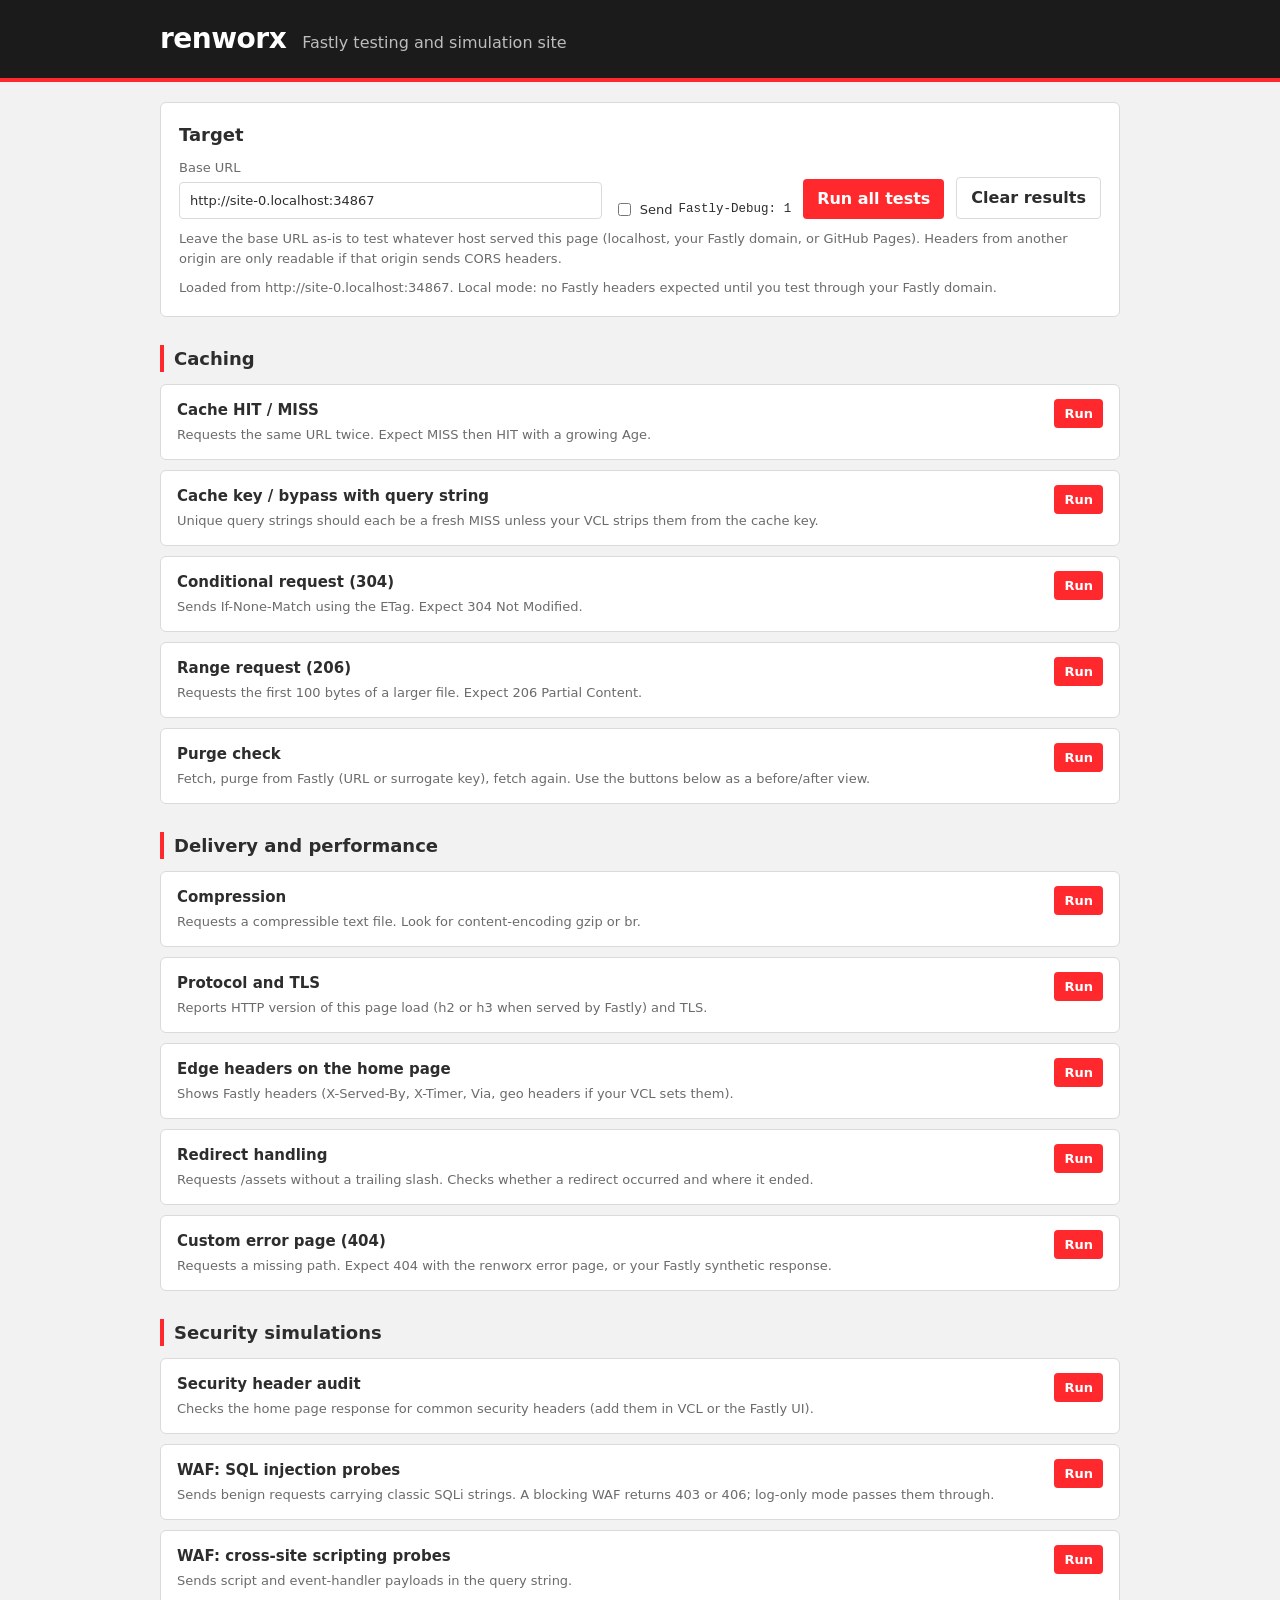
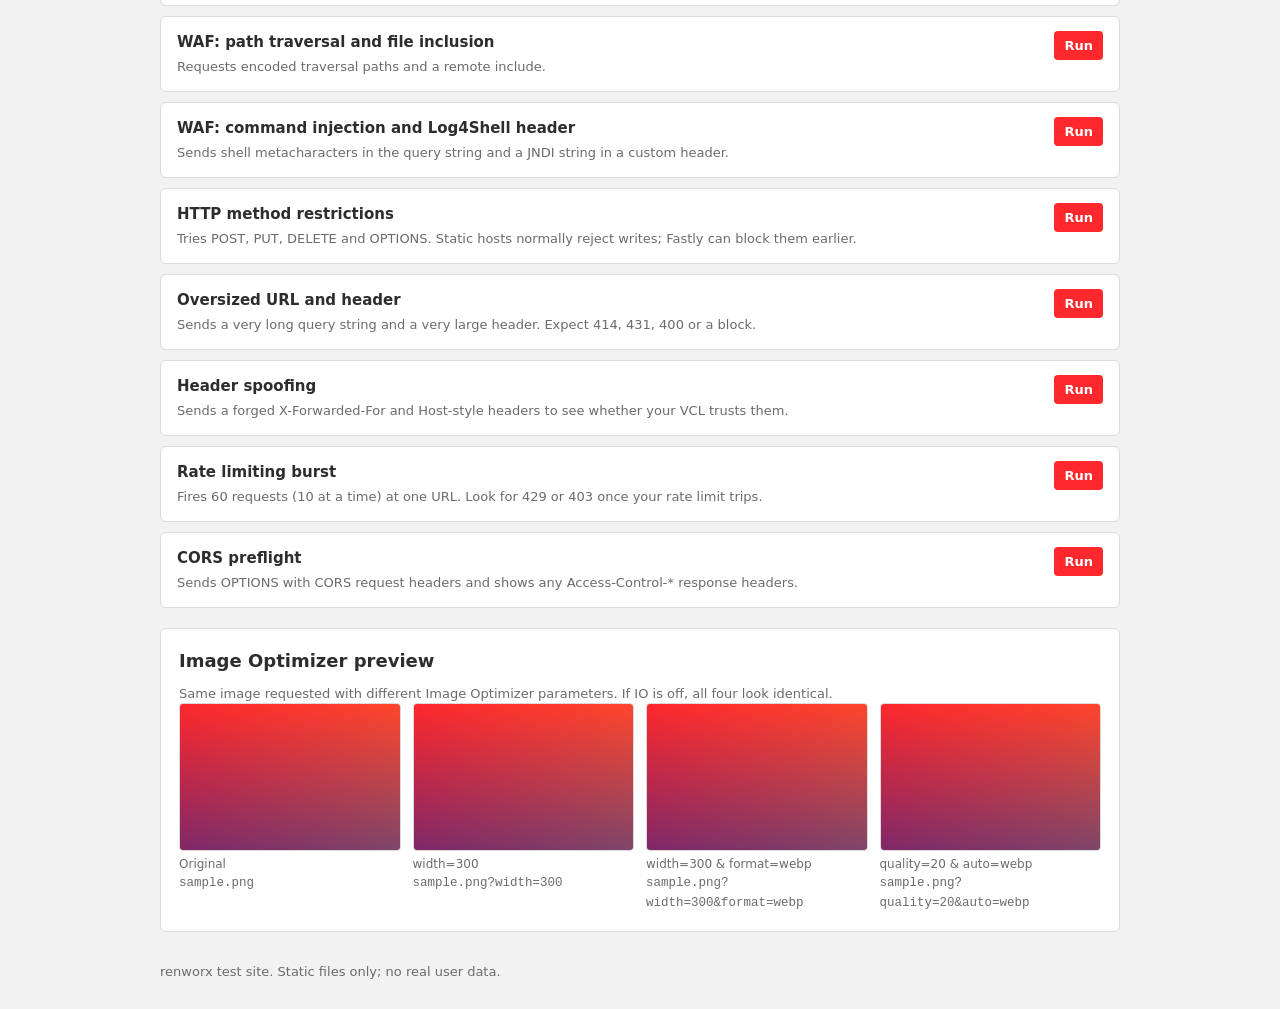
==== index.html @ ac365981 "Initial renworx test site" ====
<!DOCTYPE html>
<html lang="en">
<head>
<meta charset="utf-8">
<meta name="viewport" content="width=device-width, initial-scale=1">
<title>renworx | Fastly test site</title>
<link rel="stylesheet" href="styles.css">
</head>
<body>
<header class="top">
  <div class="wrap bar">
    <h1 class="logo">renworx</h1>
    <p class="tag">Fastly testing and simulation site</p>
  </div>
</header>

<main class="wrap">
  <section class="panel">
    <h2>Target</h2>
    <div class="row">
      <label>Base URL <input id="base" type="text" spellcheck="false"></label>
      <label class="chk"><input id="dbg" type="checkbox"> Send <code>Fastly-Debug: 1</code></label>
      <button id="runAll" class="btn">Run all tests</button>
      <button id="clear" class="btn ghost">Clear results</button>
    </div>
    <p class="note">Leave the base URL as-is to test whatever host served this page (localhost, your Fastly domain, or GitHub Pages). Headers from another origin are only readable if that origin sends CORS headers.</p>
    <p id="env" class="note"></p>
  </section>

  <div id="groups"></div>

  <section class="panel">
    <h2>Image Optimizer preview</h2>
    <p class="note">Same image requested with different Image Optimizer parameters. If IO is off, all four look identical.</p>
    <div id="imgs" class="imgs"></div>
  </section>
</main>

<footer class="wrap foot">renworx test site. Static files only; no real user data.</footer>
<script src="app.js"></script>
</body>
</html>
---- styles.css ----
:root{
  --red:#FF282D;
  --red-dark:#D91E23;
  --ink:#2D2D2D;
  --charcoal:#1B1B1B;
  --grey:#F2F2F2;
  --line:#DADADA;
  --mid:#6B6B6B;
  --white:#FFFFFF;
  --ok:#1E8E3E;
  --warn:#B26A00;
  --bad:#D91E23;
}
*{box-sizing:border-box}
html{font-family:system-ui,-apple-system,"Segoe UI",Roboto,sans-serif;color:var(--ink);background:var(--grey)}
body{margin:0;line-height:1.5}
.wrap{max-width:1000px;margin:0 auto;padding:0 20px}
.top{background:var(--charcoal);border-bottom:4px solid var(--red);padding:18px 0}
.bar{display:flex;align-items:baseline;gap:16px;flex-wrap:wrap}
.logo{margin:0;font-size:28px;color:var(--white);letter-spacing:-.5px}
.tag{margin:0;color:#BDBDBD}
h2{margin:0 0 10px;font-size:18px}
h3{margin:0;font-size:15px}
.panel{background:var(--white);border:1px solid var(--line);border-radius:6px;padding:18px;margin:20px 0}
.row{display:flex;gap:12px;flex-wrap:wrap;align-items:end}
label{display:flex;flex-direction:column;gap:4px;font-size:13px;color:var(--mid);flex:1 1 280px}
label.chk{flex:0 0 auto;flex-direction:row;align-items:center;gap:6px;color:var(--ink)}
input[type=text]{padding:8px 10px;border:1px solid var(--line);border-radius:4px;font:inherit;color:var(--ink)}
code,pre{font-family:Consolas,"Cascadia Mono",monospace;font-size:12.5px}
.btn{background:var(--red);color:var(--white);border:0;border-radius:4px;padding:8px 14px;font:inherit;font-weight:600;cursor:pointer}
.btn:hover{background:var(--red-dark)}
.btn.ghost{background:transparent;color:var(--ink);border:1px solid var(--line)}
.btn.ghost:hover{background:var(--grey)}
.btn.small{padding:5px 10px;font-size:13px}
:focus-visible{outline:3px solid var(--red);outline-offset:2px}
.note{color:var(--mid);font-size:13px;margin:10px 0 0}
.group h2{border-left:4px solid var(--red);padding-left:10px;margin:28px 0 12px}
.test{background:var(--white);border:1px solid var(--line);border-radius:6px;padding:14px 16px;margin-bottom:10px}
.test header{display:flex;justify-content:space-between;gap:12px;align-items:start}
.test p{margin:4px 0 0;color:var(--mid);font-size:13px}
.out{margin-top:10px;font-size:13px}
.out:empty{display:none}
.pill{display:inline-block;padding:1px 8px;border-radius:10px;font-weight:600;font-size:12px;color:var(--white);background:var(--mid)}
.pill.ok{background:var(--ok)}.pill.warn{background:var(--warn)}.pill.bad{background:var(--bad)}
.kv{display:grid;grid-template-columns:max-content 1fr;gap:2px 12px;margin:6px 0;padding:8px 10px;background:var(--grey);border-radius:4px}
.kv span:nth-child(odd){color:var(--mid)}
.kv span{overflow-wrap:anywhere}
details{margin-top:6px}
pre{background:var(--charcoal);color:#EDEDED;padding:10px;border-radius:4px;overflow:auto;max-height:240px}
.imgs{display:grid;grid-template-columns:repeat(auto-fit,minmax(200px,1fr));gap:12px}
.imgs figure{margin:0}
.imgs img{width:100%;height:auto;border:1px solid var(--line);border-radius:4px;display:block}
.imgs figcaption{font-size:12px;color:var(--mid);margin-top:4px;overflow-wrap:anywhere}
.foot{color:var(--mid);font-size:13px;padding:10px 20px 30px}
@media (prefers-reduced-motion:no-preference){.btn{transition:background .15s}}
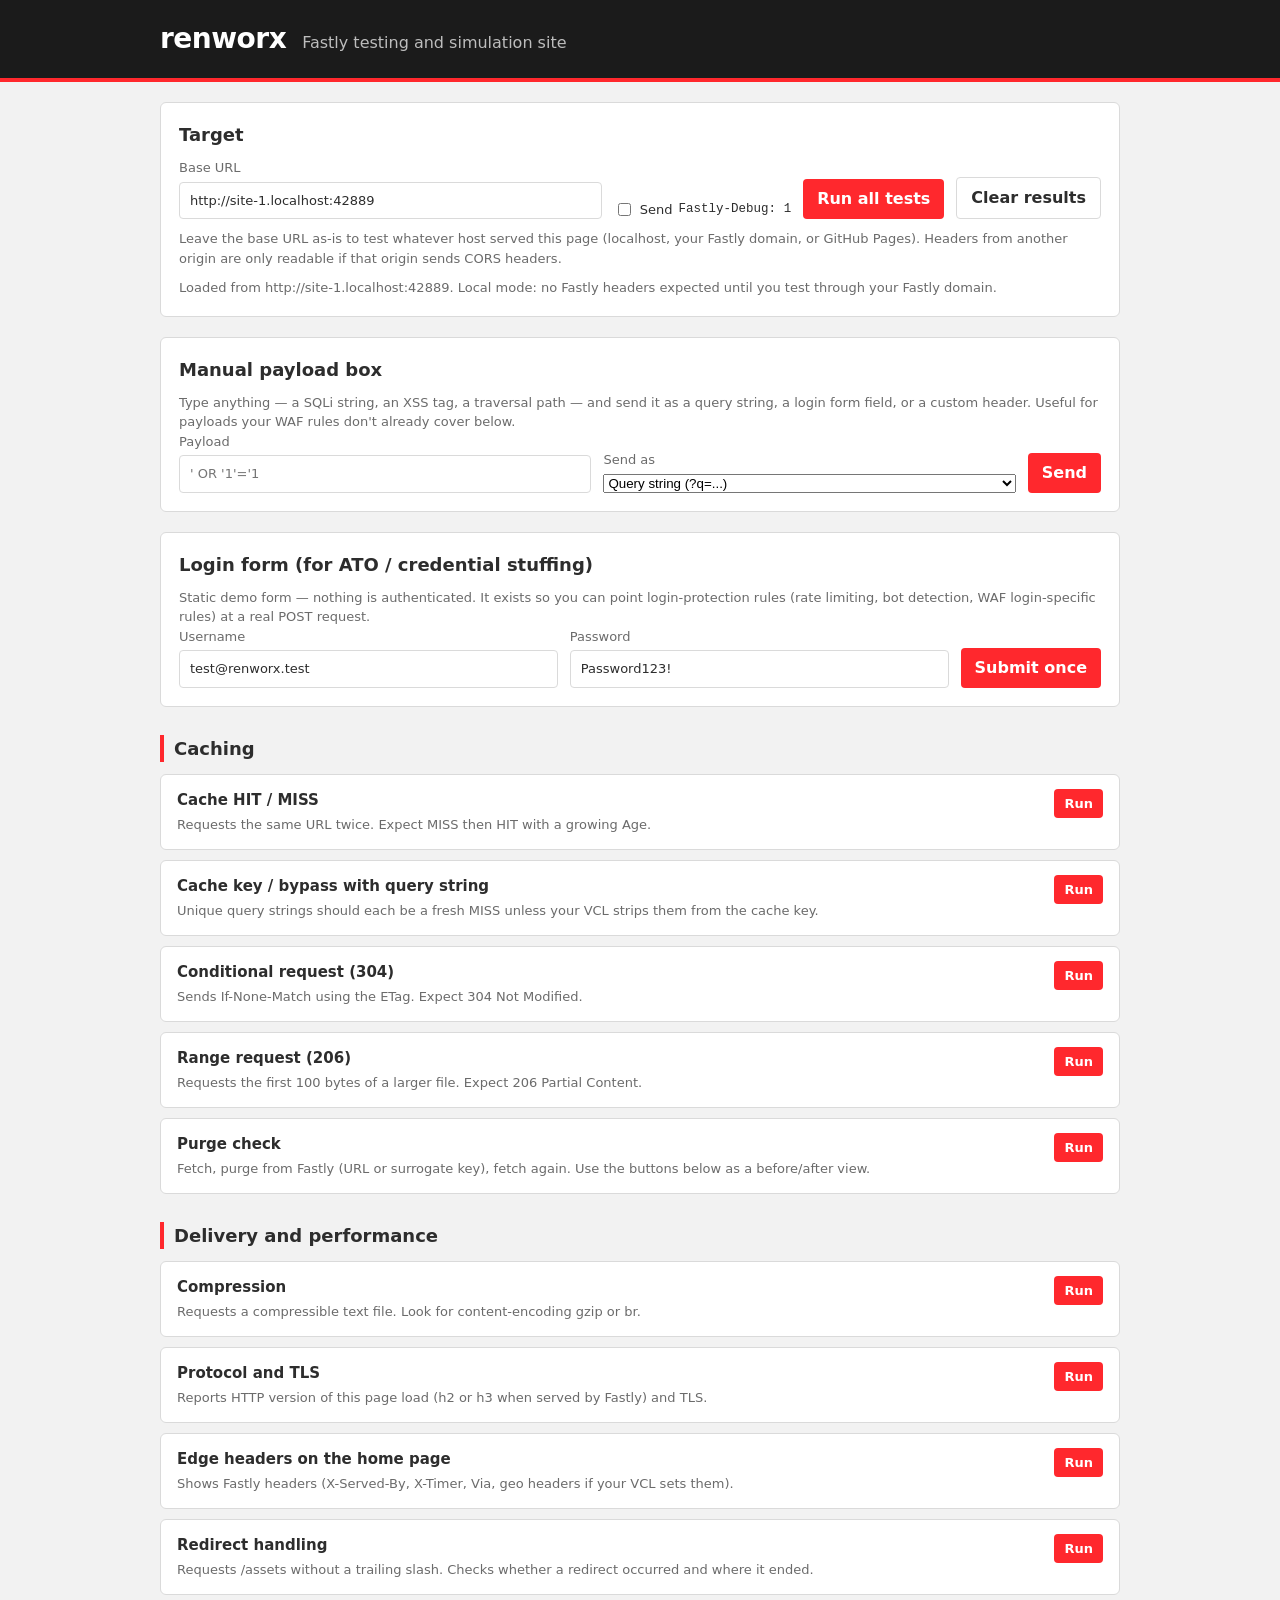
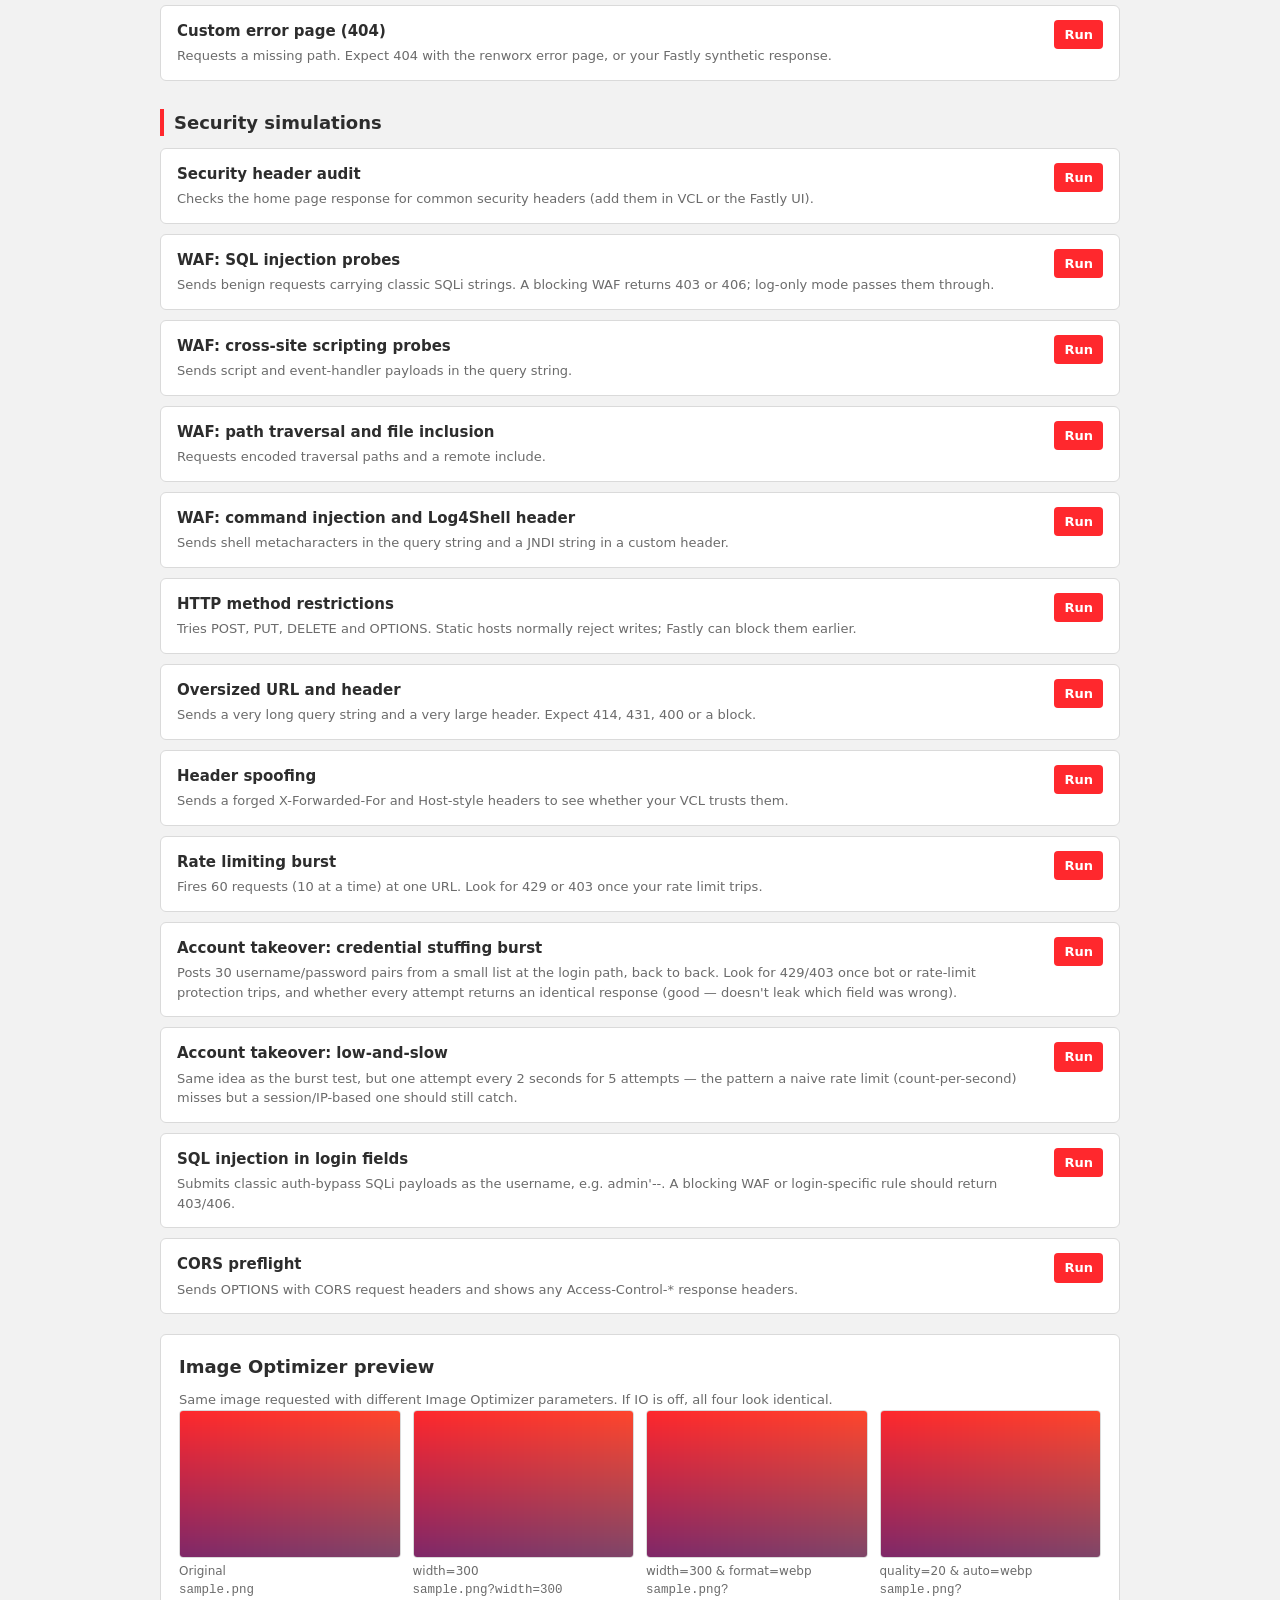
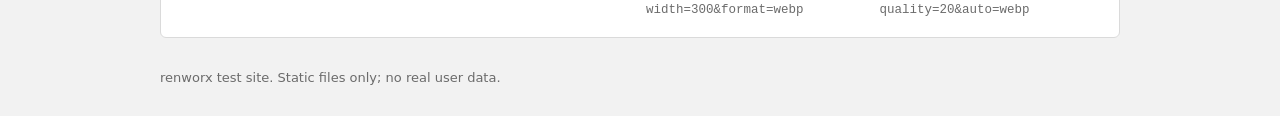
==== commit 00d450a8: "add new folder contents 1.2" ====
--- a/index.html
+++ b/index.html
@@ -27,6 +27,34 @@
     <p id="env" class="note"></p>
   </section>
 
+  <section class="panel">
+    <h2>Manual payload box</h2>
+    <p class="note">Type anything — a SQLi string, an XSS tag, a traversal path — and send it as a query string, a login form field, or a custom header. Useful for payloads your WAF rules don't already cover below.</p>
+    <div class="row">
+      <label>Payload <input id="payload" type="text" spellcheck="false" placeholder="' OR '1'='1"></label>
+      <label>Send as
+        <select id="payloadMode">
+          <option value="query">Query string (?q=...)</option>
+          <option value="login">Login form field (username)</option>
+          <option value="header">Custom header (X-Test-Payload)</option>
+        </select>
+      </label>
+      <button id="sendPayload" class="btn">Send</button>
+    </div>
+    <div id="payloadOut" class="out"></div>
+  </section>
+
+  <section class="panel" id="loginPanel">
+    <h2>Login form (for ATO / credential stuffing)</h2>
+    <p class="note">Static demo form — nothing is authenticated. It exists so you can point login-protection rules (rate limiting, bot detection, WAF login-specific rules) at a real POST request.</p>
+    <div class="row">
+      <label>Username <input id="luser" type="text" value="test@renworx.test" spellcheck="false"></label>
+      <label>Password <input id="lpass" type="text" value="Password123!" spellcheck="false"></label>
+      <button id="loginOnce" class="btn">Submit once</button>
+    </div>
+    <div id="loginOut" class="out"></div>
+  </section>
+
   <div id="groups"></div>
 
   <section class="panel">
